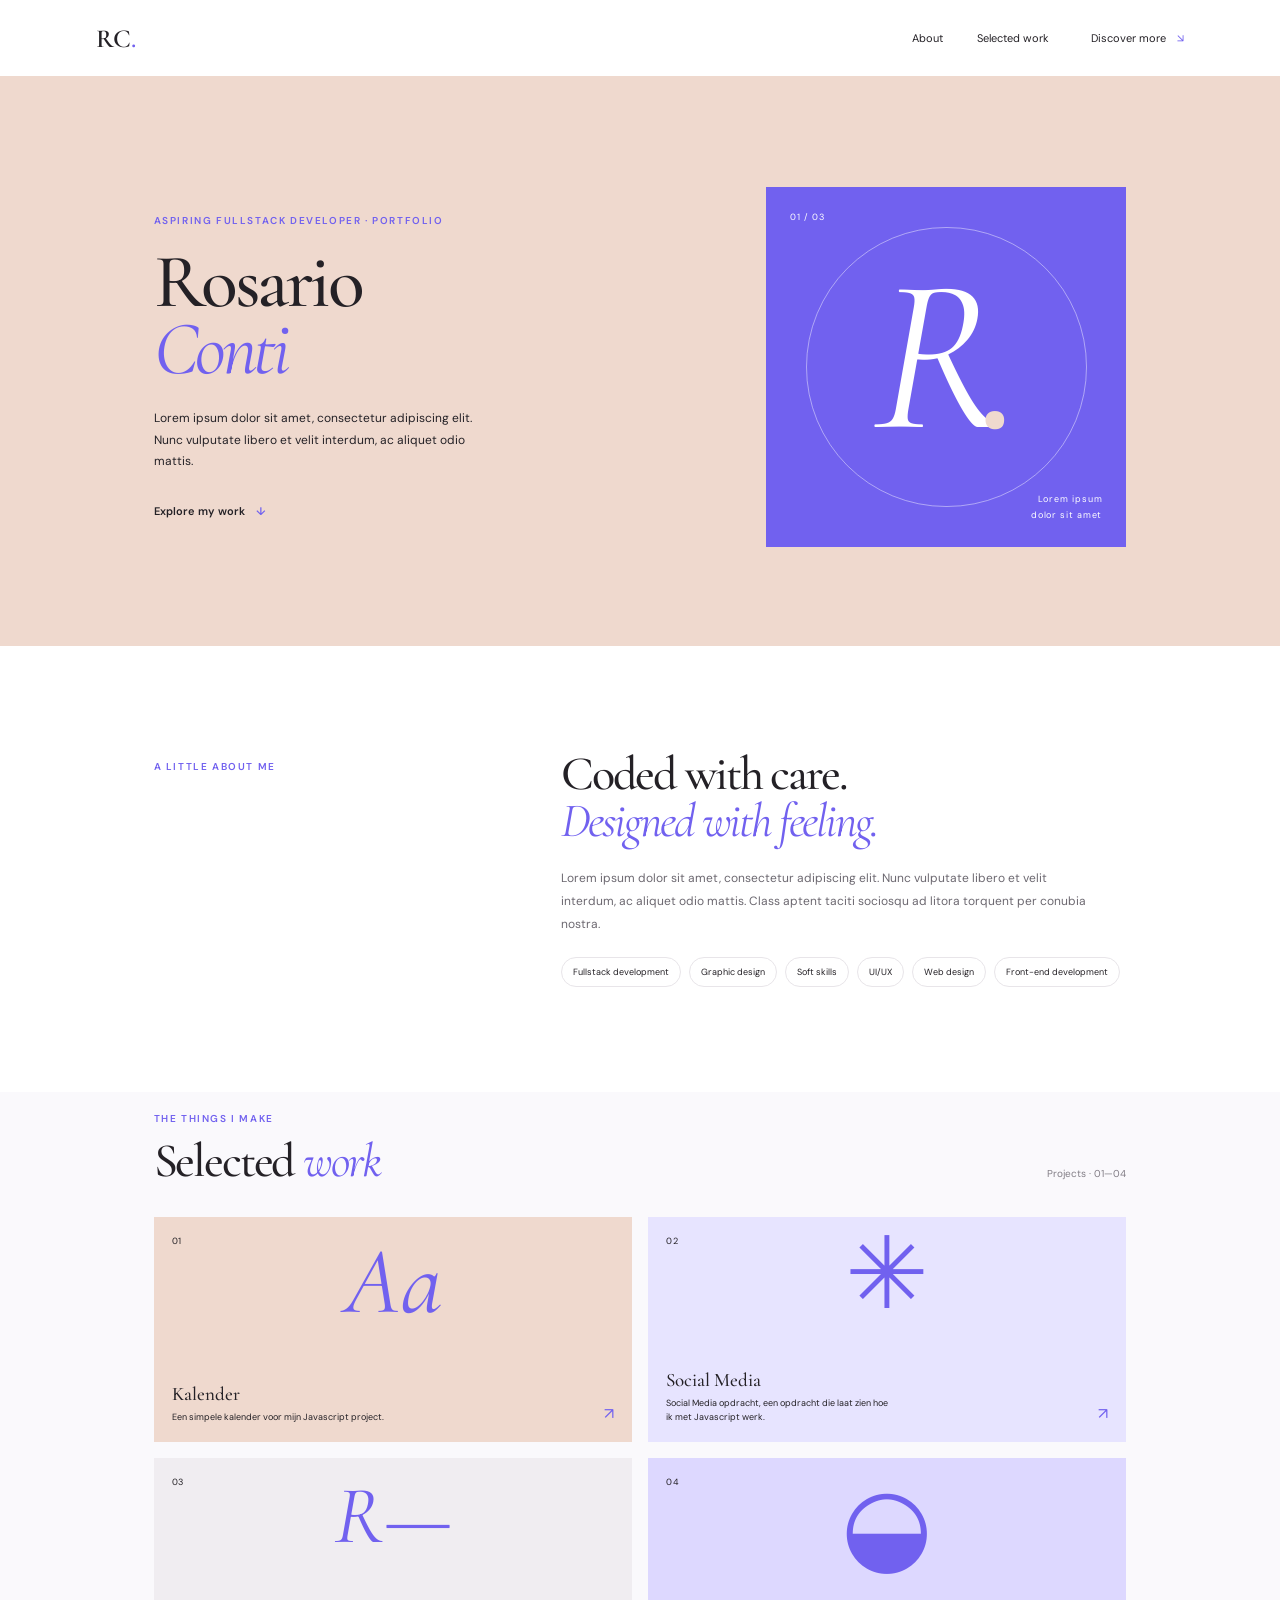
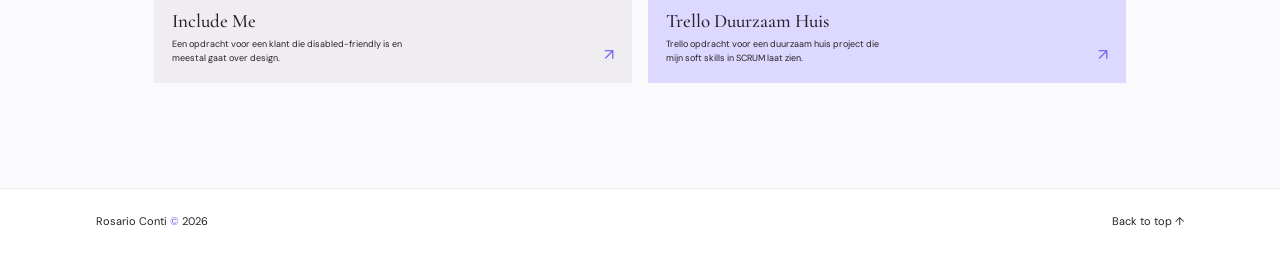
==== main website/index.html @ fe43207d "projects to link folder added, need to link them to the index still" ====
<!DOCTYPE html>
<html lang="en">
  <head>
    <meta charset="UTF-8" />
    <meta name="viewport" content="width=device-width, initial-scale=1.0" />
    <meta name="theme-color" content="#efd9ce" />
    <title>Rosario Conti — Portfolio</title>
    <link rel="preconnect" href="https://fonts.googleapis.com" />
    <link rel="preconnect" href="https://fonts.gstatic.com" crossorigin />
    <link
      href="https://fonts.googleapis.com/css2?family=Cormorant+Garamond:ital,wght@0,400;0,500;0,600;1,400;1,500;1,600&display=swap"
      rel="stylesheet"
    />
    <link rel="stylesheet" href="style.css" />
  </head>
  <body>
    <header class="site-header">
      <a class="wordmark" href="#home">RC<span>.</span></a>
      <nav aria-label="Main navigation">
        <a href="#about">About</a>
        <a href="#work">Selected work</a>
      </nav>
      <a class="header-link" href="#about">Discover more <span>↘</span></a>
    </header>

    <main>
      <section class="hero" id="home">
        <div class="hero-copy">
          <p class="eyebrow">Aspiring Fullstack Developer · Portfolio</p>
          <h1>Rosario<br /><em>Conti</em></h1>
          <p class="intro">
            Lorem ipsum dolor sit amet, consectetur adipiscing elit. Nunc
            vulputate libero et velit interdum, ac aliquet odio mattis.
          </p>
          <a class="text-link" href="#work">Explore my work <span>↓</span></a>
        </div>
        <div class="hero-art" aria-hidden="true">
          <span class="art-index">01 / 03</span>
          <span class="art-monogram">R<span>.</span></span>
          <span class="art-caption">Lorem ipsum<br />dolor sit amet</span>
          <span class="art-orbit"></span>
        </div>
      </section>

      <section class="about section-wrap" id="about">
        <p class="eyebrow">A little about me</p>
        <div>
          <h2>Coded with care.<br /><em>Designed with feeling.</em></h2>
          <p class="body-copy">
            Lorem ipsum dolor sit amet, consectetur adipiscing elit. Nunc
            vulputate libero et velit interdum, ac aliquet odio mattis. Class
            aptent taciti sociosqu ad litora torquent per conubia nostra.
          </p>
          <div class="tags" aria-label="Interests">
            <span>Fullstack development</span><span>Graphic design</span>
            <span>Soft skills</span><span>UI/UX</span><span>Web design</span><span>Front-end development</span>
          </div>
        </div>
      </section>

      <section class="work section-wrap" id="work">
        <div class="section-heading">
          <div>
            <p class="eyebrow">The things I make</p>
            <h2>Selected <em>work</em></h2>
          </div>
          <span class="work-count">Projects · 01—04</span>
        </div>
        <div class="project-grid">
          <a class="project-card card-one" href="#" aria-label="Kalender">
            <span class="project-number">01</span>
            <span class="project-mark mark-one">Aa</span>
            <span class="project-info"><strong>Kalender</strong><small>Een simpele kalender voor mijn Javascript project.</small></span>
            <span class="project-arrow">↗</span>
          </a>
          <a class="project-card card-two" href="#" aria-label="Social Media">
            <span class="project-number">02</span>
            <span class="project-mark mark-two">✳</span>
            <span class="project-info"><strong>Social Media</strong><small>Social Media opdracht, een opdracht die laat zien hoe ik met Javascript werk.</small></span>
            <span class="project-arrow">↗</span>
          </a>
          <a class="project-card card-three" href="#" aria-label="Include Me">
            <span class="project-number">03</span>
            <span class="project-mark mark-three">R—</span>
            <span class="project-info"><strong>Include Me</strong><small>Een opdracht voor een klant die disabled-friendly is en meestal gaat over design.</small></span>
            <span class="project-arrow">↗</span>
          </a>
          <a class="project-card card-four" href="#" aria-label="Trello Duurzaam Huis">
            <span class="project-number">04</span>
            <span class="project-mark mark-four">◒</span>
            <span class="project-info"><strong>Trello Duurzaam Huis</strong><small>Trello opdracht voor een duurzaam huis project die mijn soft skills in SCRUM laat zien.</small></span>
            <span class="project-arrow">↗</span>
          </a>
        </div>
      </section>
    </main>

    <footer>
      <span>Rosario Conti <span class="footer-dot">©</span> 2026</span>
      <a href="#home">Back to top ↑</a>
    </footer>
  </body>
</html>
---- main website/style.css ----
@import url("https://fonts.googleapis.com/css2?family=DM+Sans:wght@400;500;600&display=swap");

:root {
  font-family: "DM Sans", sans-serif;
  color: #242126;
  background: #fff;
  font-synthesis: none;
  --peach: #efd9ce;
  --purple: #7161ef;
  --ink: #242126;
  --serif: "Cormorant Garamond", Georgia, serif;
}

* { box-sizing: border-box; }
html { scroll-behavior: smooth; }
body { margin: 0; }
a { color: inherit; text-decoration: none; }
.site-header {
  height: 76px;
  padding: 0 7.5%;
  display: flex;
  align-items: center;
  justify-content: space-between;
  background: #fff;
}
.wordmark { font: 600 26px var(--serif); }
.wordmark span, .footer-dot { color: var(--purple); }
nav { display: flex; gap: 34px; margin-left: auto; margin-right: 42px; }
nav a, .header-link, .text-link, footer { font-size: 11px; }
nav a, .header-link, footer a { transition: color .2s ease; }
nav a:hover, .header-link:hover, footer a:hover { color: var(--purple); }
.header-link span, .text-link span { color: var(--purple); margin-left: 8px; }
.hero {
  min-height: 570px;
  padding: 64px 12% 52px;
  display: grid;
  grid-template-columns: 1fr .82fr;
  align-items: center;
  position: relative;
  overflow: hidden;
  background: var(--peach);
}
.hero-copy { position: relative; z-index: 1; }
.eyebrow {
  margin: 0 0 22px;
  color: var(--purple);
  font-size: 10px;
  font-weight: 600;
  letter-spacing: .16em;
  text-transform: uppercase;
}
h1, h2 { margin: 0; font: 500 76px/.88 var(--serif); letter-spacing: -.045em; }
h1 em, h2 em { color: var(--purple); font-weight: 400; }
.intro { max-width: 325px; margin: 25px 0 26px; font-size: 12px; line-height: 1.8; }
.text-link { display: inline-block; font-weight: 600; }
.hero-art {
  aspect-ratio: 1;
  max-width: 360px;
  width: 100%;
  justify-self: end;
  position: relative;
  display: grid;
  place-items: center;
  overflow: hidden;
  background: var(--purple);
  color: white;
}
.art-monogram { font: italic 220px/.8 var(--serif); letter-spacing: -.12em; transform: translate(-12px, -10px); }
.art-monogram span { color: var(--peach); }
.art-index, .art-caption { position: absolute; font-size: 9px; letter-spacing: .1em; }
.art-index { top: 24px; left: 24px; }
.art-caption { right: 24px; bottom: 24px; line-height: 1.7; text-align: right; }
.art-orbit { position: absolute; width: 78%; aspect-ratio: 1; border: 1px solid #ffffff70; border-radius: 50%; }
.section-wrap { padding: 105px 12%; }
.about { display: grid; grid-template-columns: .75fr 1.25fr; gap: 7%; }
.about .eyebrow { padding-top: 9px; }
h2 { font-size: 48px; line-height: .98; }
.body-copy { max-width: 530px; margin: 22px 0; color: #6c6870; font-size: 12px; line-height: 1.9; }
.tags { display: flex; flex-wrap: wrap; gap: 8px; }
.tags span { padding: 8px 11px; border: 1px solid #e8e5e9; border-radius: 20px; font-size: 9px; }
.work { padding-top: 20px; background: #faf9fc; }
.section-heading { display: flex; align-items: end; justify-content: space-between; margin-bottom: 32px; }
.section-heading .eyebrow { margin-bottom: 13px; }
.work-count { padding-bottom: 5px; color: #817d85; font-size: 10px; }
.project-grid { display: grid; grid-template-columns: repeat(2, 1fr); gap: 16px; }
.project-card {
  min-height: 225px;
  padding: 18px;
  display: flex;
  flex-direction: column;
  position: relative;
  overflow: hidden;
  transition: transform .2s ease;
}
.project-card:hover { transform: translateY(-4px); }
.card-one { background: #efd9ce; }
.card-two { background: #e7e4ff; }
.card-three { background: #f0edf1; }
.card-four { background: #ddd8ff; }
.project-number { font-size: 9px; letter-spacing: .1em; }
.project-mark { position: absolute; inset: 20px 0 auto; text-align: center; font: italic 95px/.95 var(--serif); color: var(--purple); }
.mark-two { font: 100px/.8 var(--serif); }
.mark-three { font-size: 82px; }
.mark-four { font-size: 105px; }
.project-info { display: flex; flex-direction: column; gap: 5px; margin-top: auto; }
.project-info strong { font: 500 19px var(--serif); }
.project-info small { max-width: 230px; font-size: 9px; line-height: 1.6; }
.project-arrow { position: absolute; right: 18px; bottom: 18px; color: var(--purple); }
footer { padding: 25px 7.5%; display: flex; justify-content: space-between; border-top: 1px solid #efedf0; }
@media (max-width: 680px) {
  .site-header { height: 66px; padding: 0 6%; }
  nav { gap: 16px; margin-right: 0; }
  .header-link { display: none; }
  .hero { min-height: auto; grid-template-columns: 1fr; gap: 36px; padding: 65px 9% 70px; }
  h1 { font-size: 68px; }
  .hero-art { justify-self: start; max-width: 310px; }
  .section-wrap { padding: 72px 9%; }
  .about { grid-template-columns: 1fr; gap: 10px; }
  h2 { font-size: 42px; }
  .work { padding-top: 10px; }
}
@media (max-width: 440px) {
  nav a { font-size: 10px; }
  .project-grid { grid-template-columns: 1fr; }
  .project-card { min-height: 205px; }
  .section-heading { align-items: start; gap: 15px; flex-direction: column; }
}
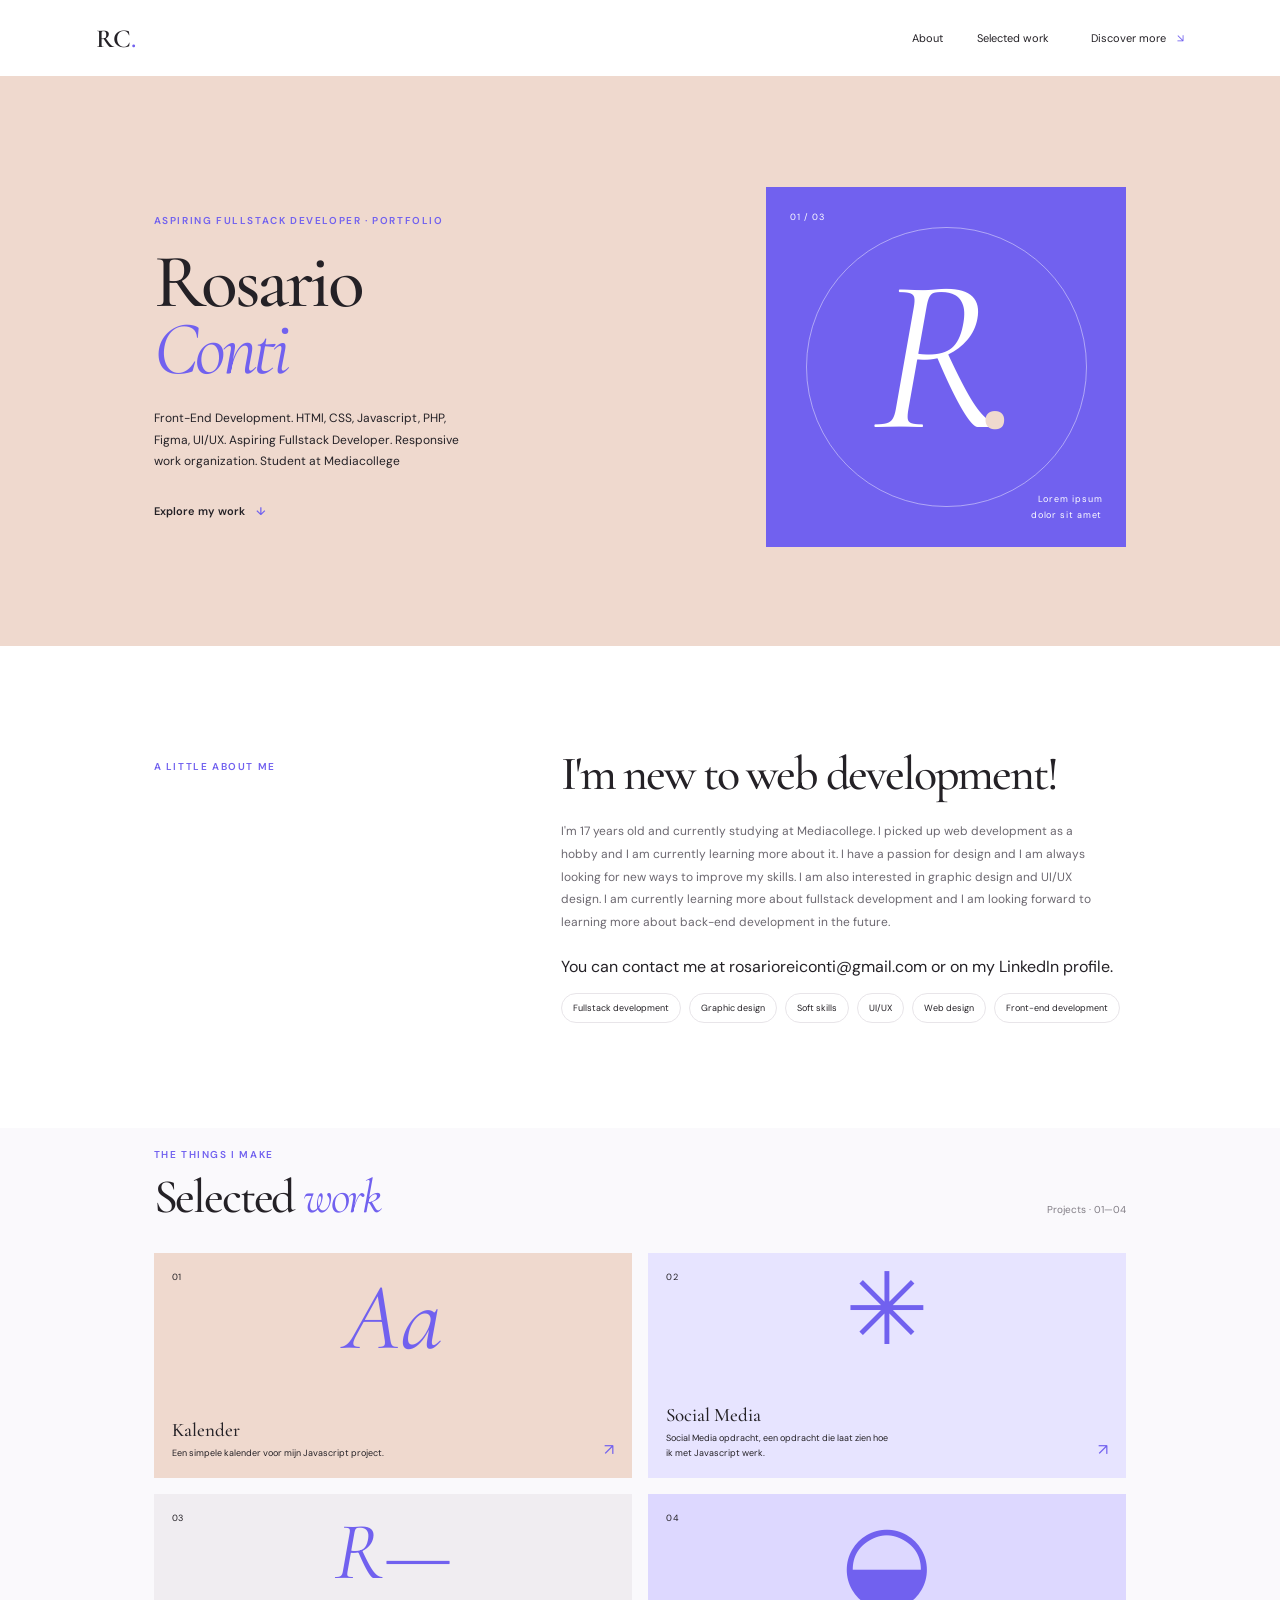
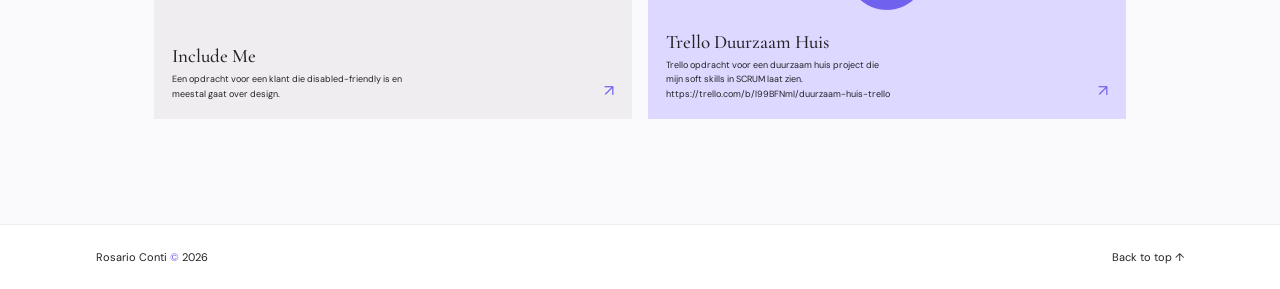
==== commit 6f589611: "content fixed, gmail, contact info added" ====
--- a/main website/index.html
+++ b/main website/index.html
@@ -29,8 +29,7 @@
           <p class="eyebrow">Aspiring Fullstack Developer · Portfolio</p>
           <h1>Rosario<br /><em>Conti</em></h1>
           <p class="intro">
-            Lorem ipsum dolor sit amet, consectetur adipiscing elit. Nunc
-            vulputate libero et velit interdum, ac aliquet odio mattis.
+            Front-End Development. HTMl, CSS, Javascript, PHP, Figma, UI/UX. Aspiring Fullstack Developer. Responsive work organization. Student at Mediacollege <br />
           </p>
           <a class="text-link" href="#work">Explore my work <span>↓</span></a>
         </div>
@@ -45,11 +44,15 @@
       <section class="about section-wrap" id="about">
         <p class="eyebrow">A little about me</p>
         <div>
-          <h2>Coded with care.<br /><em>Designed with feeling.</em></h2>
+          <h2>I'm new to web development!<br/></h2>
           <p class="body-copy">
-            Lorem ipsum dolor sit amet, consectetur adipiscing elit. Nunc
-            vulputate libero et velit interdum, ac aliquet odio mattis. Class
-            aptent taciti sociosqu ad litora torquent per conubia nostra.
+            I'm 17 years old and currently studying at Mediacollege. I picked up web development as a hobby and I am currently learning more about it. I have a passion for design and I am always looking for new ways to improve my skills. I am also interested in graphic design and UI/UX design. I am currently learning more about fullstack development and I am looking forward to learning more about back-end development in the future.
+          </p>
+          <p>
+            You can contact me at
+            <a href="mailto:rosarioreiconti@gmail.com">rosarioreiconti@gmail.com</a>
+            or on my
+            <a href="https://www.linkedin.com/in/rosario-conti-71ba97376/" target="_blank" rel="noopener noreferrer">LinkedIn profile</a>.
           </p>
           <div class="tags" aria-label="Interests">
             <span>Fullstack development</span><span>Graphic design</span>
@@ -67,28 +70,28 @@
           <span class="work-count">Projects · 01—04</span>
         </div>
         <div class="project-grid">
-          <a class="project-card card-one" href="#" aria-label="Kalender">
+          <a class="project-card card-one" href="projects%20under%20website/kalender/index.html" aria-label="Kalender">
             <span class="project-number">01</span>
             <span class="project-mark mark-one">Aa</span>
             <span class="project-info"><strong>Kalender</strong><small>Een simpele kalender voor mijn Javascript project.</small></span>
             <span class="project-arrow">↗</span>
           </a>
-          <a class="project-card card-two" href="#" aria-label="Social Media">
+          <a class="project-card card-two" href="projects%20under%20website/social%20media/index.html" aria-label="Social Media">
             <span class="project-number">02</span>
             <span class="project-mark mark-two">✳</span>
             <span class="project-info"><strong>Social Media</strong><small>Social Media opdracht, een opdracht die laat zien hoe ik met Javascript werk.</small></span>
             <span class="project-arrow">↗</span>
           </a>
-          <a class="project-card card-three" href="#" aria-label="Include Me">
+          <a class="project-card card-three" href="projects%20under%20website/websiteincludeme/index.html" aria-label="Include Me">
             <span class="project-number">03</span>
             <span class="project-mark mark-three">R—</span>
             <span class="project-info"><strong>Include Me</strong><small>Een opdracht voor een klant die disabled-friendly is en meestal gaat over design.</small></span>
             <span class="project-arrow">↗</span>
           </a>
-          <a class="project-card card-four" href="#" aria-label="Trello Duurzaam Huis">
+          <a class="project-card card-four" href="https://trello.com/b/l99BFNml/duurzaam-huis-trello" target="_blank" rel="noopener noreferrer" aria-label="Trello Duurzaam Huis">
             <span class="project-number">04</span>
             <span class="project-mark mark-four">◒</span>
-            <span class="project-info"><strong>Trello Duurzaam Huis</strong><small>Trello opdracht voor een duurzaam huis project die mijn soft skills in SCRUM laat zien.</small></span>
+            <span class="project-info"><strong>Trello Duurzaam Huis</strong><small>Trello opdracht voor een duurzaam huis project die mijn soft skills in SCRUM laat zien. https://trello.com/b/l99BFNml/duurzaam-huis-trello</small></span>
             <span class="project-arrow">↗</span>
           </a>
         </div>
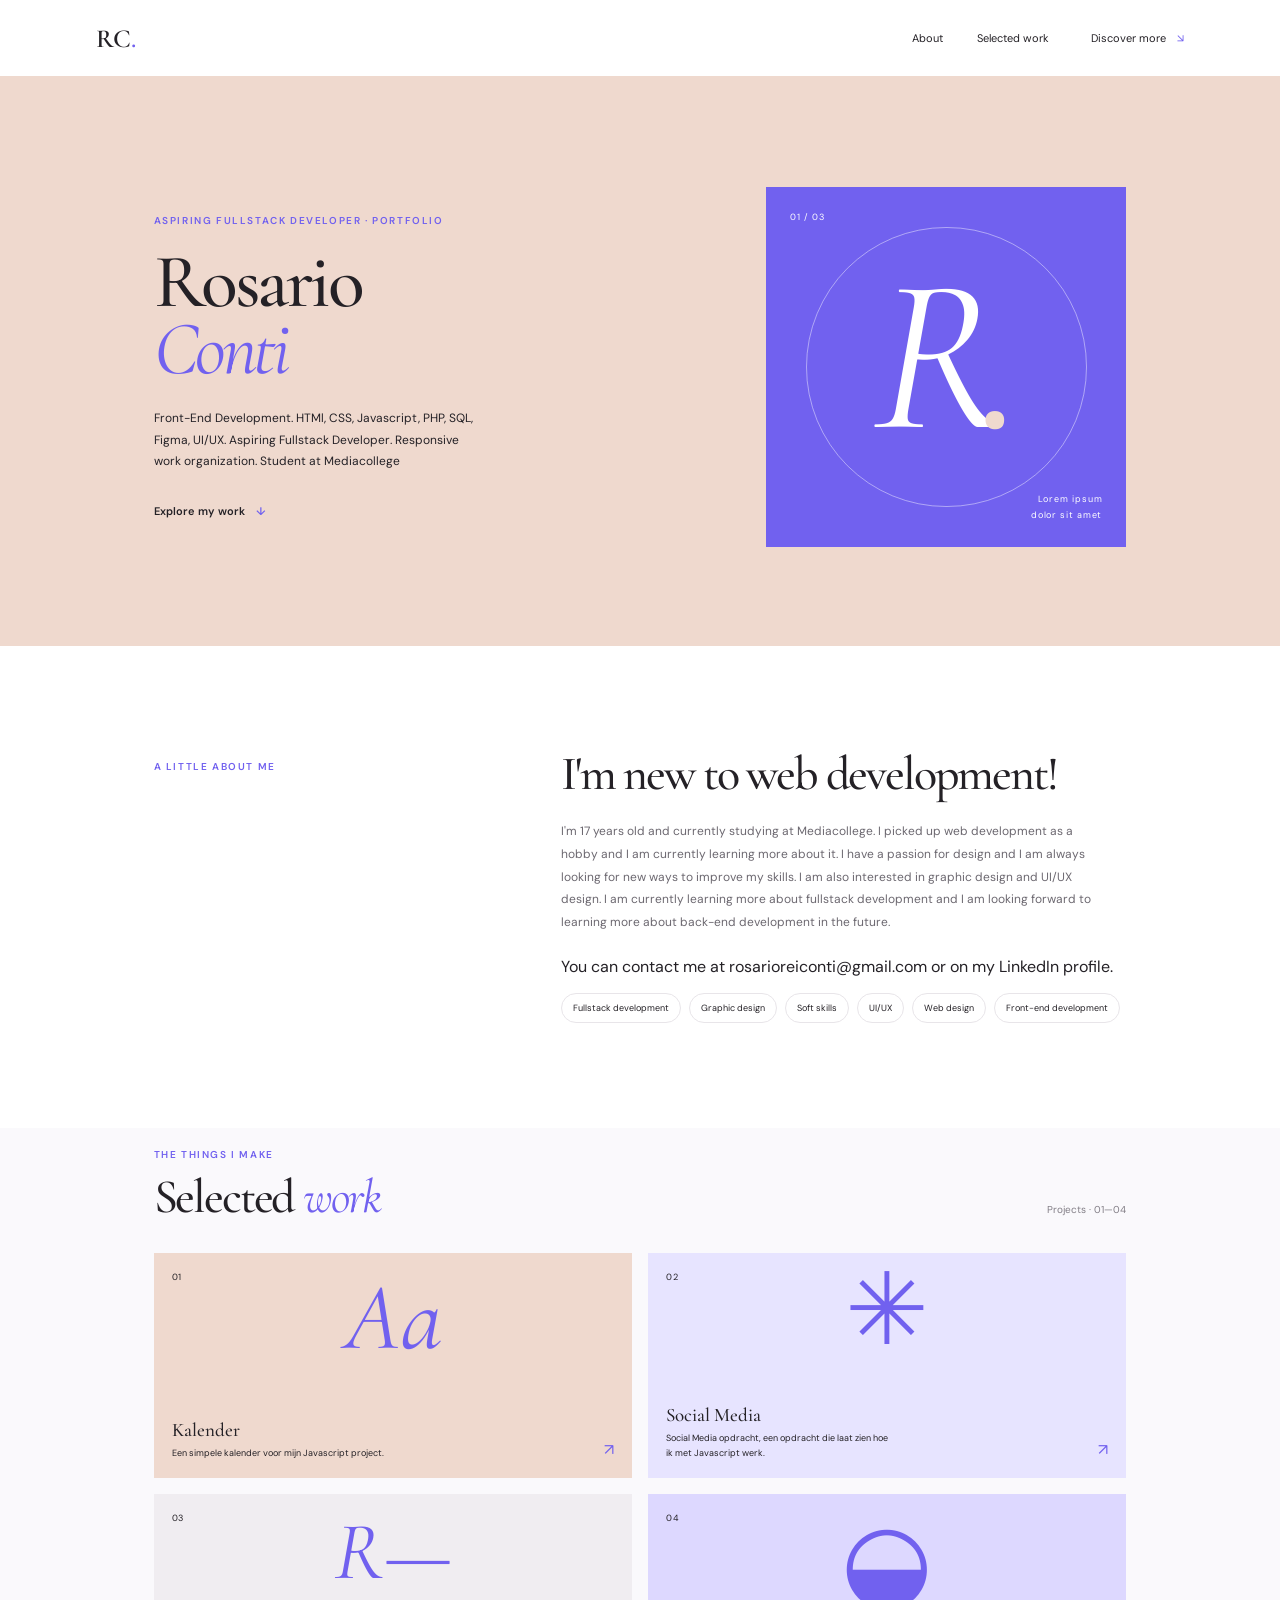
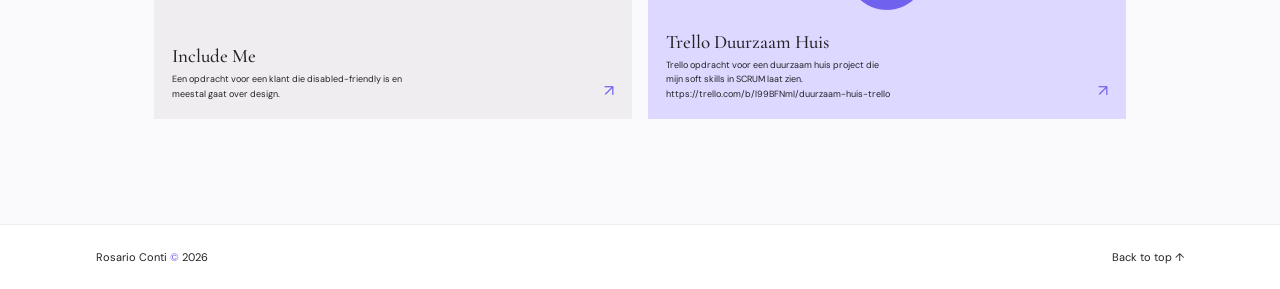
==== commit a8e91d36: "minor fix" ====
--- a/main website/index.html
+++ b/main website/index.html
@@ -29,7 +29,7 @@
           <p class="eyebrow">Aspiring Fullstack Developer · Portfolio</p>
           <h1>Rosario<br /><em>Conti</em></h1>
           <p class="intro">
-            Front-End Development. HTMl, CSS, Javascript, PHP, Figma, UI/UX. Aspiring Fullstack Developer. Responsive work organization. Student at Mediacollege <br />
+            Front-End Development. HTMl, CSS, Javascript, PHP, SQL, Figma, UI/UX. Aspiring Fullstack Developer. Responsive work organization. Student at Mediacollege <br />
           </p>
           <a class="text-link" href="#work">Explore my work <span>↓</span></a>
         </div>
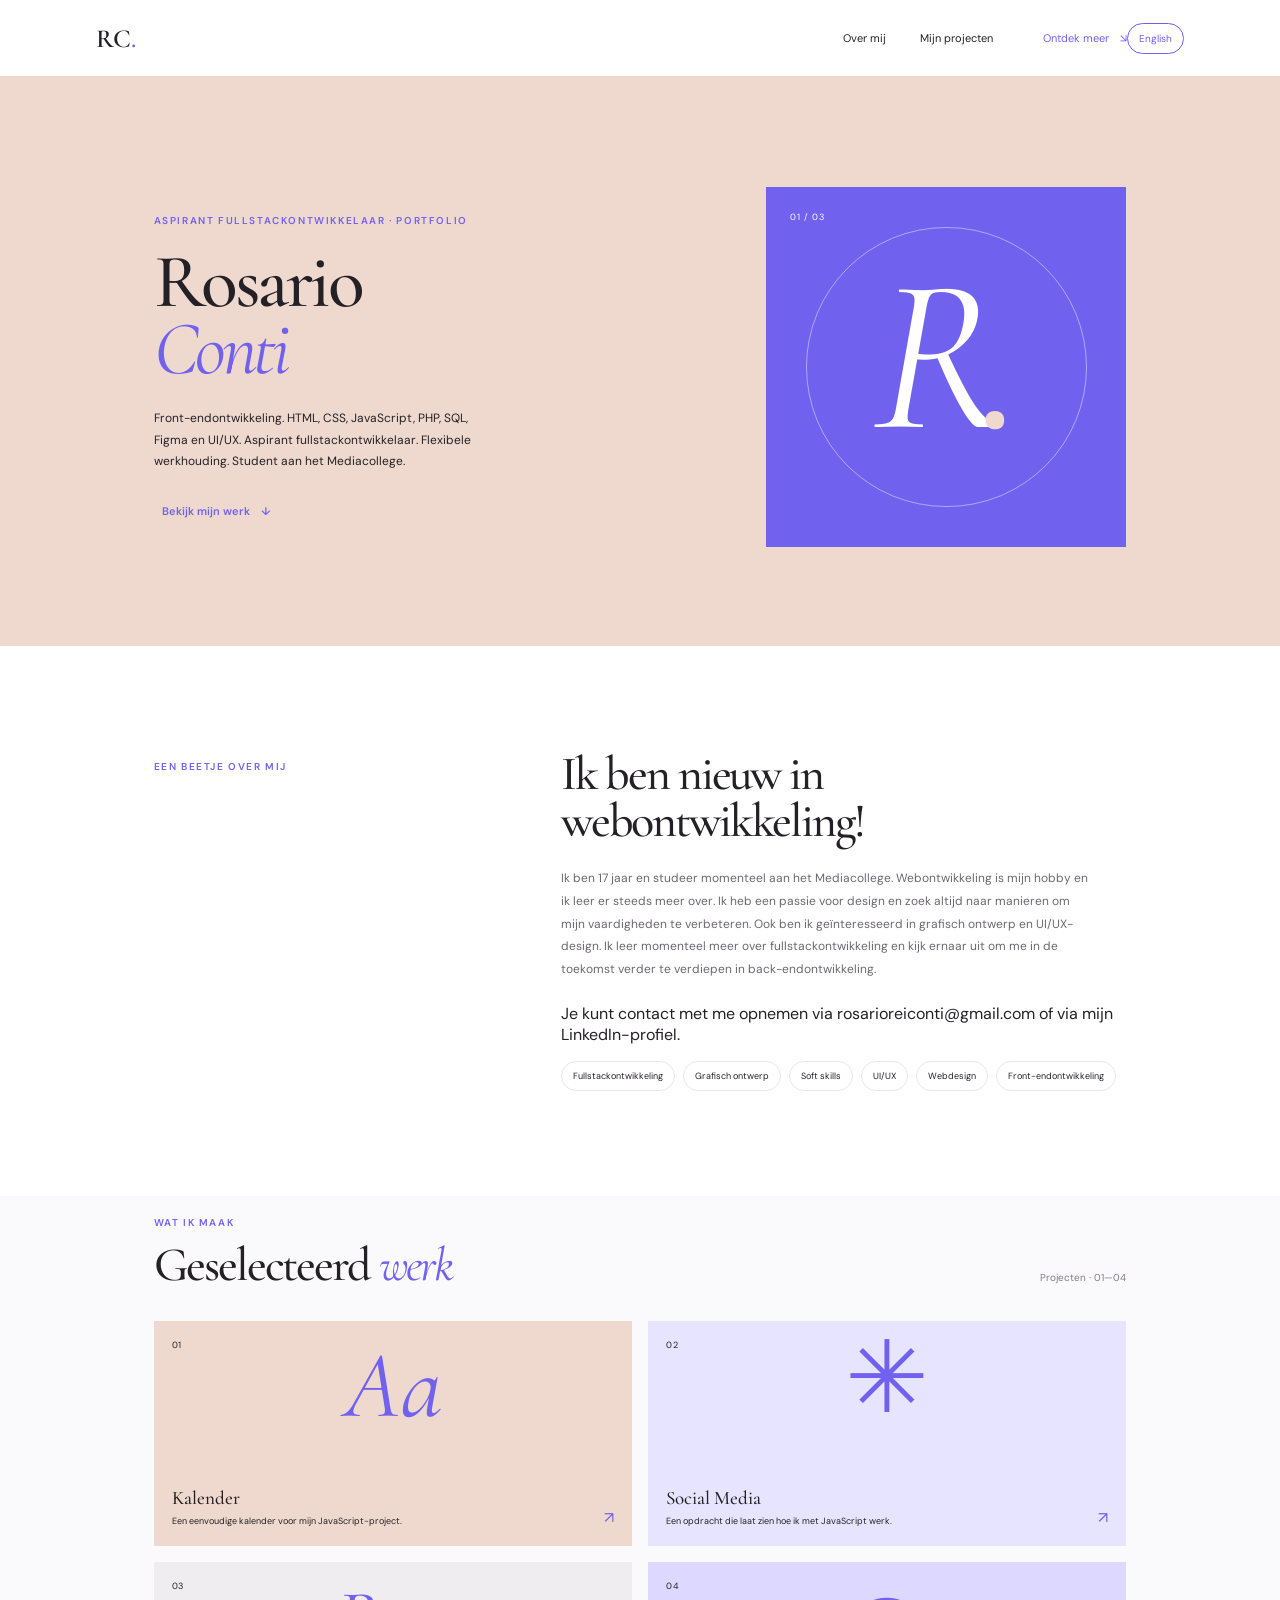
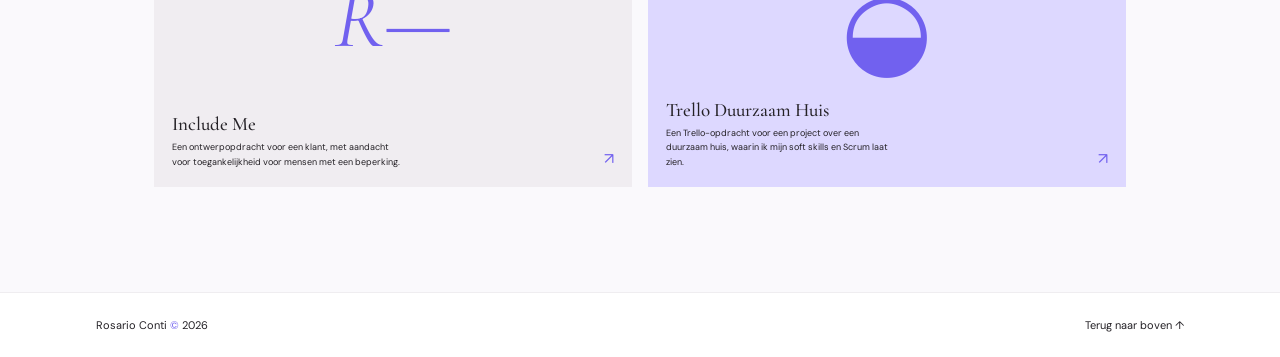
==== commit 0b4215fc: "translate button" ====
--- a/main website/index.html
+++ b/main website/index.html
@@ -1,5 +1,5 @@
 <!DOCTYPE html>
-<html lang="en">
+<html lang="nl">
   <head>
     <meta charset="UTF-8" />
     <meta name="viewport" content="width=device-width, initial-scale=1.0" />
@@ -16,47 +16,48 @@
   <body>
     <header class="site-header">
       <a class="wordmark" href="#home">RC<span>.</span></a>
-      <nav aria-label="Main navigation">
-        <a href="#about">About</a>
-        <a href="#work">Selected work</a>
+      <nav aria-label="Hoofdnavigatie">
+        <a href="#about" data-i18n="navAbout">Over mij</a>
+        <a href="#work" data-i18n="navWork">Mijn projecten</a>
       </nav>
-      <a class="header-link" href="#about">Discover more <span>↘</span></a>
+      <a class="header-link" href="#about"><span data-i18n="discover">Ontdek meer</span> <span>↘</span></a>
+      <button class="language-toggle" type="button" aria-pressed="false">English</button>
     </header>
 
     <main>
       <section class="hero" id="home">
         <div class="hero-copy">
-          <p class="eyebrow">Aspiring Fullstack Developer · Portfolio</p>
+          <p class="eyebrow" data-i18n="eyebrow">Aspirant fullstackontwikkelaar · Portfolio</p>
           <h1>Rosario<br /><em>Conti</em></h1>
-          <p class="intro">
-            Front-End Development. HTMl, CSS, Javascript, PHP, SQL, Figma, UI/UX. Aspiring Fullstack Developer. Responsive work organization. Student at Mediacollege <br />
+          <p class="intro" data-i18n="intro">
+            Front-endontwikkeling. HTML, CSS, JavaScript, PHP, SQL, Figma en UI/UX.
+            Aspirant fullstackontwikkelaar. Flexibele werkhouding. Student aan het Mediacollege.
           </p>
-          <a class="text-link" href="#work">Explore my work <span>↓</span></a>
+          <a class="text-link" href="#work"><span data-i18n="explore">Bekijk mijn werk</span> <span>↓</span></a>
         </div>
         <div class="hero-art" aria-hidden="true">
           <span class="art-index">01 / 03</span>
           <span class="art-monogram">R<span>.</span></span>
-          <span class="art-caption">Lorem ipsum<br />dolor sit amet</span>
           <span class="art-orbit"></span>
         </div>
       </section>
 
       <section class="about section-wrap" id="about">
-        <p class="eyebrow">A little about me</p>
+        <p class="eyebrow" data-i18n="aboutEyebrow">Een beetje over mij</p>
         <div>
-          <h2>I'm new to web development!<br/></h2>
+          <h2 data-i18n="aboutTitle">Ik ben nieuw in webontwikkeling!</h2>
           <p class="body-copy">
-            I'm 17 years old and currently studying at Mediacollege. I picked up web development as a hobby and I am currently learning more about it. I have a passion for design and I am always looking for new ways to improve my skills. I am also interested in graphic design and UI/UX design. I am currently learning more about fullstack development and I am looking forward to learning more about back-end development in the future.
+            Ik ben 17 jaar en studeer momenteel aan het Mediacollege. Webontwikkeling is mijn hobby en ik leer er steeds meer over. Ik heb een passie voor design en zoek altijd naar manieren om mijn vaardigheden te verbeteren. Ook ben ik geïnteresseerd in grafisch ontwerp en UI/UX-design. Ik leer momenteel meer over fullstackontwikkeling en kijk ernaar uit om me in de toekomst verder te verdiepen in back-endontwikkeling.
           </p>
           <p>
-            You can contact me at
+            <span data-i18n="contactPrefix">Je kunt contact met me opnemen via</span>
             <a href="mailto:rosarioreiconti@gmail.com">rosarioreiconti@gmail.com</a>
-            or on my
-            <a href="https://www.linkedin.com/in/rosario-conti-71ba97376/" target="_blank" rel="noopener noreferrer">LinkedIn profile</a>.
+            <span data-i18n="contactJoin">of via mijn</span>
+            <a href="https://www.linkedin.com/in/rosario-conti-71ba97376/" target="_blank" rel="noopener noreferrer" data-i18n="linkedin">LinkedIn-profiel</a>.
           </p>
-          <div class="tags" aria-label="Interests">
-            <span>Fullstack development</span><span>Graphic design</span>
-            <span>Soft skills</span><span>UI/UX</span><span>Web design</span><span>Front-end development</span>
+          <div class="tags" aria-label="Interesses">
+            <span data-i18n="tagFullstack">Fullstackontwikkeling</span><span data-i18n="tagGraphic">Grafisch ontwerp</span>
+            <span data-i18n="tagSoft">Soft skills</span><span>UI/UX</span><span data-i18n="tagWeb">Webdesign</span><span data-i18n="tagFrontend">Front-endontwikkeling</span>
           </div>
         </div>
       </section>
@@ -64,34 +65,34 @@
       <section class="work section-wrap" id="work">
         <div class="section-heading">
           <div>
-            <p class="eyebrow">The things I make</p>
-            <h2>Selected <em>work</em></h2>
+            <p class="eyebrow" data-i18n="workEyebrow">Wat ik maak</p>
+            <h2><span data-i18n="workTitle">Geselecteerd</span> <em data-i18n="workTitleEm">werk</em></h2>
           </div>
-          <span class="work-count">Projects · 01—04</span>
+          <span class="work-count"><span data-i18n="projectLabel">Projecten</span> · 01—04</span>
         </div>
         <div class="project-grid">
           <a class="project-card card-one" href="projects%20under%20website/kalender/index.html" aria-label="Kalender">
             <span class="project-number">01</span>
             <span class="project-mark mark-one">Aa</span>
-            <span class="project-info"><strong>Kalender</strong><small>Een simpele kalender voor mijn Javascript project.</small></span>
+            <span class="project-info"><strong>Kalender</strong><small data-i18n="project1">Een eenvoudige kalender voor mijn JavaScript-project.</small></span>
             <span class="project-arrow">↗</span>
           </a>
           <a class="project-card card-two" href="projects%20under%20website/social%20media/index.html" aria-label="Social Media">
             <span class="project-number">02</span>
             <span class="project-mark mark-two">✳</span>
-            <span class="project-info"><strong>Social Media</strong><small>Social Media opdracht, een opdracht die laat zien hoe ik met Javascript werk.</small></span>
+            <span class="project-info"><strong>Social Media</strong><small data-i18n="project2">Een opdracht die laat zien hoe ik met JavaScript werk.</small></span>
             <span class="project-arrow">↗</span>
           </a>
           <a class="project-card card-three" href="projects%20under%20website/websiteincludeme/index.html" aria-label="Include Me">
             <span class="project-number">03</span>
             <span class="project-mark mark-three">R—</span>
-            <span class="project-info"><strong>Include Me</strong><small>Een opdracht voor een klant die disabled-friendly is en meestal gaat over design.</small></span>
+            <span class="project-info"><strong>Include Me</strong><small data-i18n="project3">Een ontwerpopdracht voor een klant, met aandacht voor toegankelijkheid voor mensen met een beperking.</small></span>
             <span class="project-arrow">↗</span>
           </a>
           <a class="project-card card-four" href="https://trello.com/b/l99BFNml/duurzaam-huis-trello" target="_blank" rel="noopener noreferrer" aria-label="Trello Duurzaam Huis">
             <span class="project-number">04</span>
             <span class="project-mark mark-four">◒</span>
-            <span class="project-info"><strong>Trello Duurzaam Huis</strong><small>Trello opdracht voor een duurzaam huis project die mijn soft skills in SCRUM laat zien. https://trello.com/b/l99BFNml/duurzaam-huis-trello</small></span>
+            <span class="project-info"><strong>Trello Duurzaam Huis</strong><small data-i18n="project4">Een Trello-opdracht voor een project over een duurzaam huis, waarin ik mijn soft skills en Scrum laat zien.</small></span>
             <span class="project-arrow">↗</span>
           </a>
         </div>
@@ -100,7 +101,61 @@
 
     <footer>
       <span>Rosario Conti <span class="footer-dot">©</span> 2026</span>
-      <a href="#home">Back to top ↑</a>
+      <a href="#home" data-i18n="backToTop">Terug naar boven ↑</a>
     </footer>
+    <script>
+      const translations = {
+        en: {
+          navAbout: "About me", navWork: "My projects", discover: "Discover more",
+          eyebrow: "Aspiring Fullstack Developer · Portfolio",
+          intro: "Front-end development. HTML, CSS, JavaScript, PHP, SQL, Figma and UI/UX. Aspiring full-stack developer. Flexible and organized. Student at Mediacollege.",
+          explore: "Explore my work", aboutEyebrow: "A little about me",
+          aboutTitle: "I'm new to web development!",
+          aboutText: "I'm 17 years old and currently studying at Mediacollege. I picked up web development as a hobby and I'm learning more about it all the time. I have a passion for design and am always looking for ways to improve my skills. I'm also interested in graphic design and UI/UX design. I'm currently learning more about full-stack development and look forward to exploring back-end development further in the future.",
+          contactPrefix: "You can contact me at", contactJoin: "or through my",
+          linkedin: "LinkedIn profile", tagFullstack: "Full-stack development",
+          tagGraphic: "Graphic design", tagSoft: "Soft skills", tagWeb: "Web design",
+          tagFrontend: "Front-end development", workEyebrow: "Things I make",
+          workTitle: "Selected", workTitleEm: "work", projectLabel: "Projects",
+          project1: "A simple calendar for my JavaScript project.",
+          project2: "An assignment showcasing how I work with JavaScript.",
+          project3: "A design assignment for a client, with a focus on accessibility for people with disabilities.",
+          project4: "A Trello assignment for a sustainable house project, showcasing my soft skills and Scrum.",
+          backToTop: "Back to top ↑"
+        },
+        nl: {
+          navAbout: "Over mij", navWork: "Mijn projecten", discover: "Ontdek meer",
+          eyebrow: "Aspirant fullstackontwikkelaar · Portfolio",
+          intro: "Front-endontwikkeling. HTML, CSS, JavaScript, PHP, SQL, Figma en UI/UX. Aspirant fullstackontwikkelaar. Flexibele werkhouding. Student aan het Mediacollege.",
+          explore: "Bekijk mijn werk", aboutEyebrow: "Een beetje over mij",
+          aboutTitle: "Ik ben nieuw in webontwikkeling!",
+          aboutText: "Ik ben 17 jaar en studeer momenteel aan het Mediacollege. Webontwikkeling is mijn hobby en ik leer er steeds meer over. Ik heb een passie voor design en zoek altijd naar manieren om mijn vaardigheden te verbeteren. Ook ben ik geïnteresseerd in grafisch ontwerp en UI/UX-design. Ik leer momenteel meer over fullstackontwikkeling en kijk ernaar uit om me in de toekomst verder te verdiepen in back-endontwikkeling.",
+          contactPrefix: "Je kunt contact met me opnemen via", contactJoin: "of via mijn",
+          linkedin: "LinkedIn-profiel", tagFullstack: "Fullstackontwikkeling",
+          tagGraphic: "Grafisch ontwerp", tagSoft: "Soft skills", tagWeb: "Webdesign",
+          tagFrontend: "Front-endontwikkeling", workEyebrow: "Wat ik maak",
+          workTitle: "Geselecteerd", workTitleEm: "werk", projectLabel: "Projecten",
+          project1: "Een eenvoudige kalender voor mijn JavaScript-project.",
+          project2: "Een opdracht die laat zien hoe ik met JavaScript werk.",
+          project3: "Een ontwerpopdracht voor een klant, met aandacht voor toegankelijkheid voor mensen met een beperking.",
+          project4: "Een Trello-opdracht voor een project over een duurzaam huis, waarin ik mijn soft skills en Scrum laat zien.",
+          backToTop: "Terug naar boven ↑"
+        }
+      };
+      document.querySelector(".body-copy").dataset.i18n = "aboutText";
+      const languageButton = document.querySelector(".language-toggle");
+      languageButton.addEventListener("click", () => {
+        const language = document.documentElement.lang === "nl" ? "en" : "nl";
+        document.documentElement.lang = language;
+        document.querySelectorAll("[data-i18n]").forEach((element) => {
+          element.textContent = translations[language][element.dataset.i18n];
+        });
+        document.querySelector("nav").setAttribute("aria-label", language === "nl" ? "Hoofdnavigatie" : "Main navigation");
+        document.querySelector(".tags").setAttribute("aria-label", language === "nl" ? "Interesses" : "Interests");
+        languageButton.textContent = language === "nl" ? "English" : "Nederlands";
+        languageButton.setAttribute("aria-pressed", String(language === "en"));
+        languageButton.setAttribute("aria-label", language === "nl" ? "Switch to English" : "Schakel naar Nederlands");
+      });
+    </script>
   </body>
 </html>
--- a/main website/style.css
+++ b/main website/style.css
@@ -30,6 +30,17 @@
 nav a, .header-link, footer a { transition: color .2s ease; }
 nav a:hover, .header-link:hover, footer a:hover { color: var(--purple); }
 .header-link span, .text-link span { color: var(--purple); margin-left: 8px; }
+.language-toggle {
+  padding: 8px 11px;
+  border: 1px solid var(--purple);
+  border-radius: 20px;
+  background: transparent;
+  color: var(--purple);
+  font: inherit;
+  font-size: 10px;
+  cursor: pointer;
+}
+.language-toggle:hover, .language-toggle:focus-visible { background: var(--purple); color: #fff; }
 .hero {
   min-height: 570px;
   padding: 64px 12% 52px;
